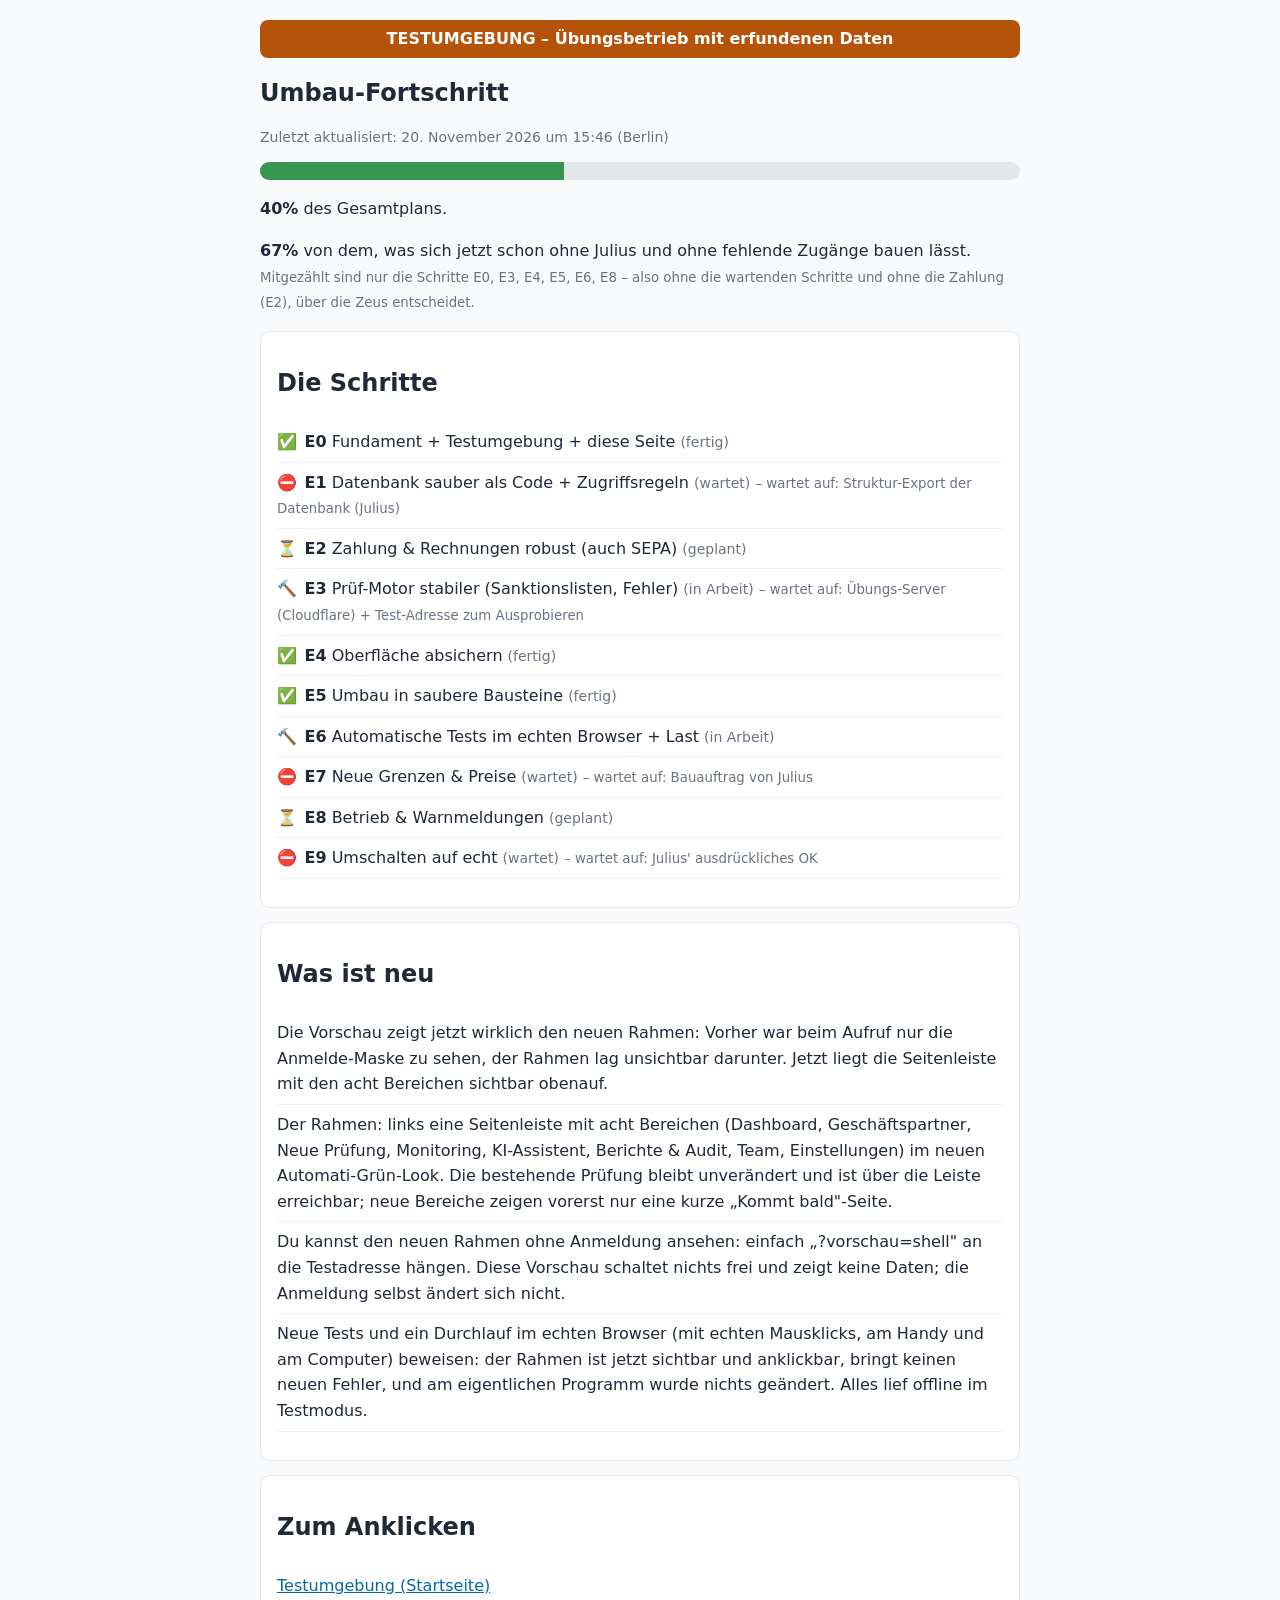
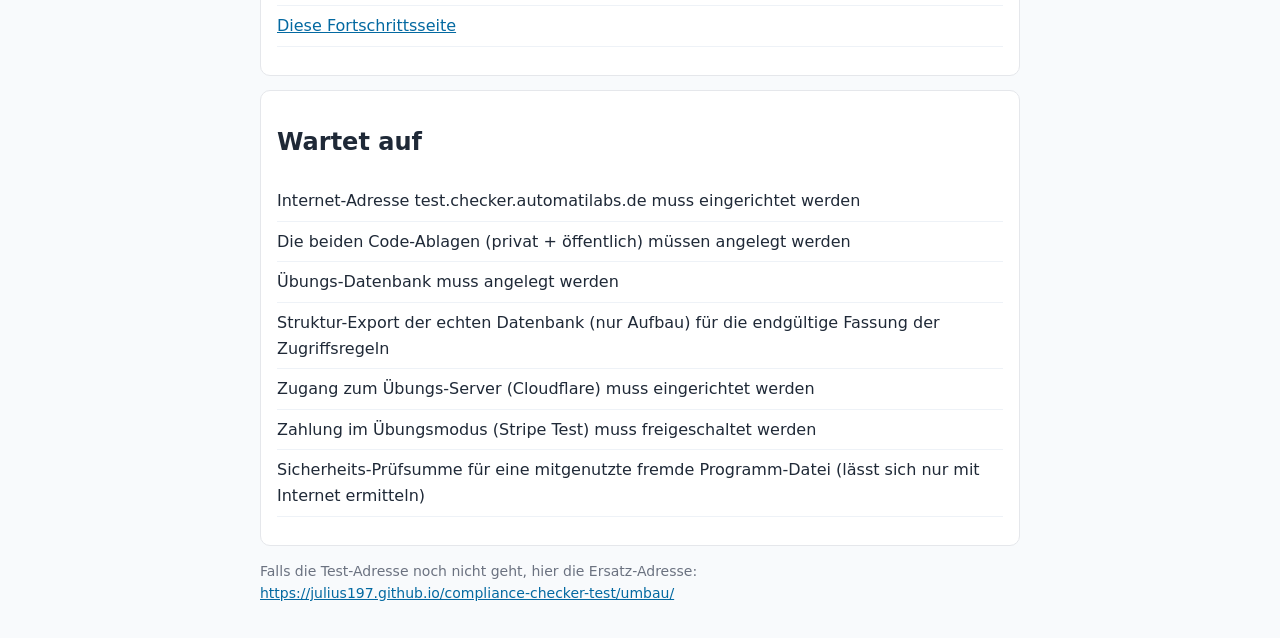
==== umbau/index.html @ 43e78197 "Kratos Upload: test.checker S1c umbau 331e65c" ====
<!DOCTYPE html>
<html lang="de">
<head>
<meta charset="UTF-8" />
<meta name="robots" content="noindex, nofollow" />
<meta name="viewport" content="width=device-width, initial-scale=1" />
<title>Umbau-Fortschritt · Compliance Checker</title>
<style>
  :root { --gruen:#389650; --dunkel:#1f2937; }
  body { font:16px/1.6 system-ui,-apple-system,sans-serif; color:var(--dunkel); max-width:760px;
         margin:0 auto; padding:20px; background:#f8fafc; }
  .banner { background:#b45309; color:#fff; text-align:center; padding:6px; border-radius:8px;
            font-weight:600; margin-bottom:16px; }
  h1 { font-size:24px; margin:.2em 0; }
  .bar { background:#e5e7eb; border-radius:999px; height:18px; overflow:hidden; margin:10px 0; }
  .bar > span { display:block; height:100%; background:var(--gruen); width:40%; }
  ul { list-style:none; padding:0; }
  li { padding:7px 0; border-bottom:1px solid #eef2f7; }
  .ic { display:inline-block; width:1.4em; }
  .st { color:#6b7280; font-size:14px; }
  small { color:#6b7280; }
  .stand { color:#6b7280; font-size:14px; }
  a { color:#0369a1; }
  .box { background:#fff; border:1px solid #e5e7eb; border-radius:10px; padding:12px 16px; margin:14px 0; }
</style>
</head>
<body>
  <div class="banner">TESTUMGEBUNG – Übungsbetrieb mit erfundenen Daten</div>
  <h1>Umbau-Fortschritt</h1>
  <p class="stand">Zuletzt aktualisiert: 20. November 2026 um 15:46 (Berlin)</p>
  <div class="bar"><span></span></div>
  <p><b>40%</b> des Gesamtplans.</p>
  <p><b>67%</b> von dem, was sich jetzt schon ohne Julius und ohne fehlende Zugänge bauen lässt.<br>
    <small>Mitgezählt sind nur die Schritte E0, E3, E4, E5, E6, E8 – also ohne die wartenden Schritte
    und ohne die Zahlung (E2), über die Zeus entscheidet.</small></p>

  <div class="box">
    <h2>Die Schritte</h2>
    <ul><li><span class="ic">✅</span> <b>E0</b> Fundament + Testumgebung + diese Seite <span class="st">(fertig)</span></li>
<li><span class="ic">⛔</span> <b>E1</b> Datenbank sauber als Code + Zugriffsregeln <span class="st">(wartet)</span> <small>– wartet auf: Struktur-Export der Datenbank (Julius)</small></li>
<li><span class="ic">⏳</span> <b>E2</b> Zahlung &amp; Rechnungen robust (auch SEPA) <span class="st">(geplant)</span></li>
<li><span class="ic">🔨</span> <b>E3</b> Prüf-Motor stabiler (Sanktionslisten, Fehler) <span class="st">(in Arbeit)</span> <small>– wartet auf: Übungs-Server (Cloudflare) + Test-Adresse zum Ausprobieren</small></li>
<li><span class="ic">✅</span> <b>E4</b> Oberfläche absichern <span class="st">(fertig)</span></li>
<li><span class="ic">✅</span> <b>E5</b> Umbau in saubere Bausteine <span class="st">(fertig)</span></li>
<li><span class="ic">🔨</span> <b>E6</b> Automatische Tests im echten Browser + Last <span class="st">(in Arbeit)</span></li>
<li><span class="ic">⛔</span> <b>E7</b> Neue Grenzen &amp; Preise <span class="st">(wartet)</span> <small>– wartet auf: Bauauftrag von Julius</small></li>
<li><span class="ic">⏳</span> <b>E8</b> Betrieb &amp; Warnmeldungen <span class="st">(geplant)</span></li>
<li><span class="ic">⛔</span> <b>E9</b> Umschalten auf echt <span class="st">(wartet)</span> <small>– wartet auf: Julius' ausdrückliches OK</small></li></ul>
  </div>

  <div class="box">
    <h2>Was ist neu</h2>
    <ul><li>Die Vorschau zeigt jetzt wirklich den neuen Rahmen: Vorher war beim Aufruf nur die Anmelde-Maske zu sehen, der Rahmen lag unsichtbar darunter. Jetzt liegt die Seitenleiste mit den acht Bereichen sichtbar obenauf.</li>
<li>Der Rahmen: links eine Seitenleiste mit acht Bereichen (Dashboard, Geschäftspartner, Neue Prüfung, Monitoring, KI-Assistent, Berichte &amp; Audit, Team, Einstellungen) im neuen Automati-Grün-Look. Die bestehende Prüfung bleibt unverändert und ist über die Leiste erreichbar; neue Bereiche zeigen vorerst nur eine kurze „Kommt bald&quot;-Seite.</li>
<li>Du kannst den neuen Rahmen ohne Anmeldung ansehen: einfach „?vorschau=shell&quot; an die Testadresse hängen. Diese Vorschau schaltet nichts frei und zeigt keine Daten; die Anmeldung selbst ändert sich nicht.</li>
<li>Neue Tests und ein Durchlauf im echten Browser (mit echten Mausklicks, am Handy und am Computer) beweisen: der Rahmen ist jetzt sichtbar und anklickbar, bringt keinen neuen Fehler, und am eigentlichen Programm wurde nichts geändert. Alles lief offline im Testmodus.</li></ul>
  </div>

  <div class="box">
    <h2>Zum Anklicken</h2>
    <ul><li><a href="https://test.checker.automatilabs.de/">Testumgebung (Startseite)</a></li>
<li><a href="https://test.checker.automatilabs.de/umbau/">Diese Fortschrittsseite</a></li></ul>
  </div>

  <div class="box">
    <h2>Wartet auf</h2>
    <ul><li>Internet-Adresse test.checker.automatilabs.de muss eingerichtet werden</li>
<li>Die beiden Code-Ablagen (privat + öffentlich) müssen angelegt werden</li>
<li>Übungs-Datenbank muss angelegt werden</li>
<li>Struktur-Export der echten Datenbank (nur Aufbau) für die endgültige Fassung der Zugriffsregeln</li>
<li>Zugang zum Übungs-Server (Cloudflare) muss eingerichtet werden</li>
<li>Zahlung im Übungsmodus (Stripe Test) muss freigeschaltet werden</li>
<li>Sicherheits-Prüfsumme für eine mitgenutzte fremde Programm-Datei (lässt sich nur mit Internet ermitteln)</li></ul>
  </div>

  <p class="stand">Falls die Test-Adresse noch nicht geht, hier die Ersatz-Adresse:<br>
    <a href="https://julius197.github.io/compliance-checker-test/umbau/">https://julius197.github.io/compliance-checker-test/umbau/</a></p>
</body>
</html>
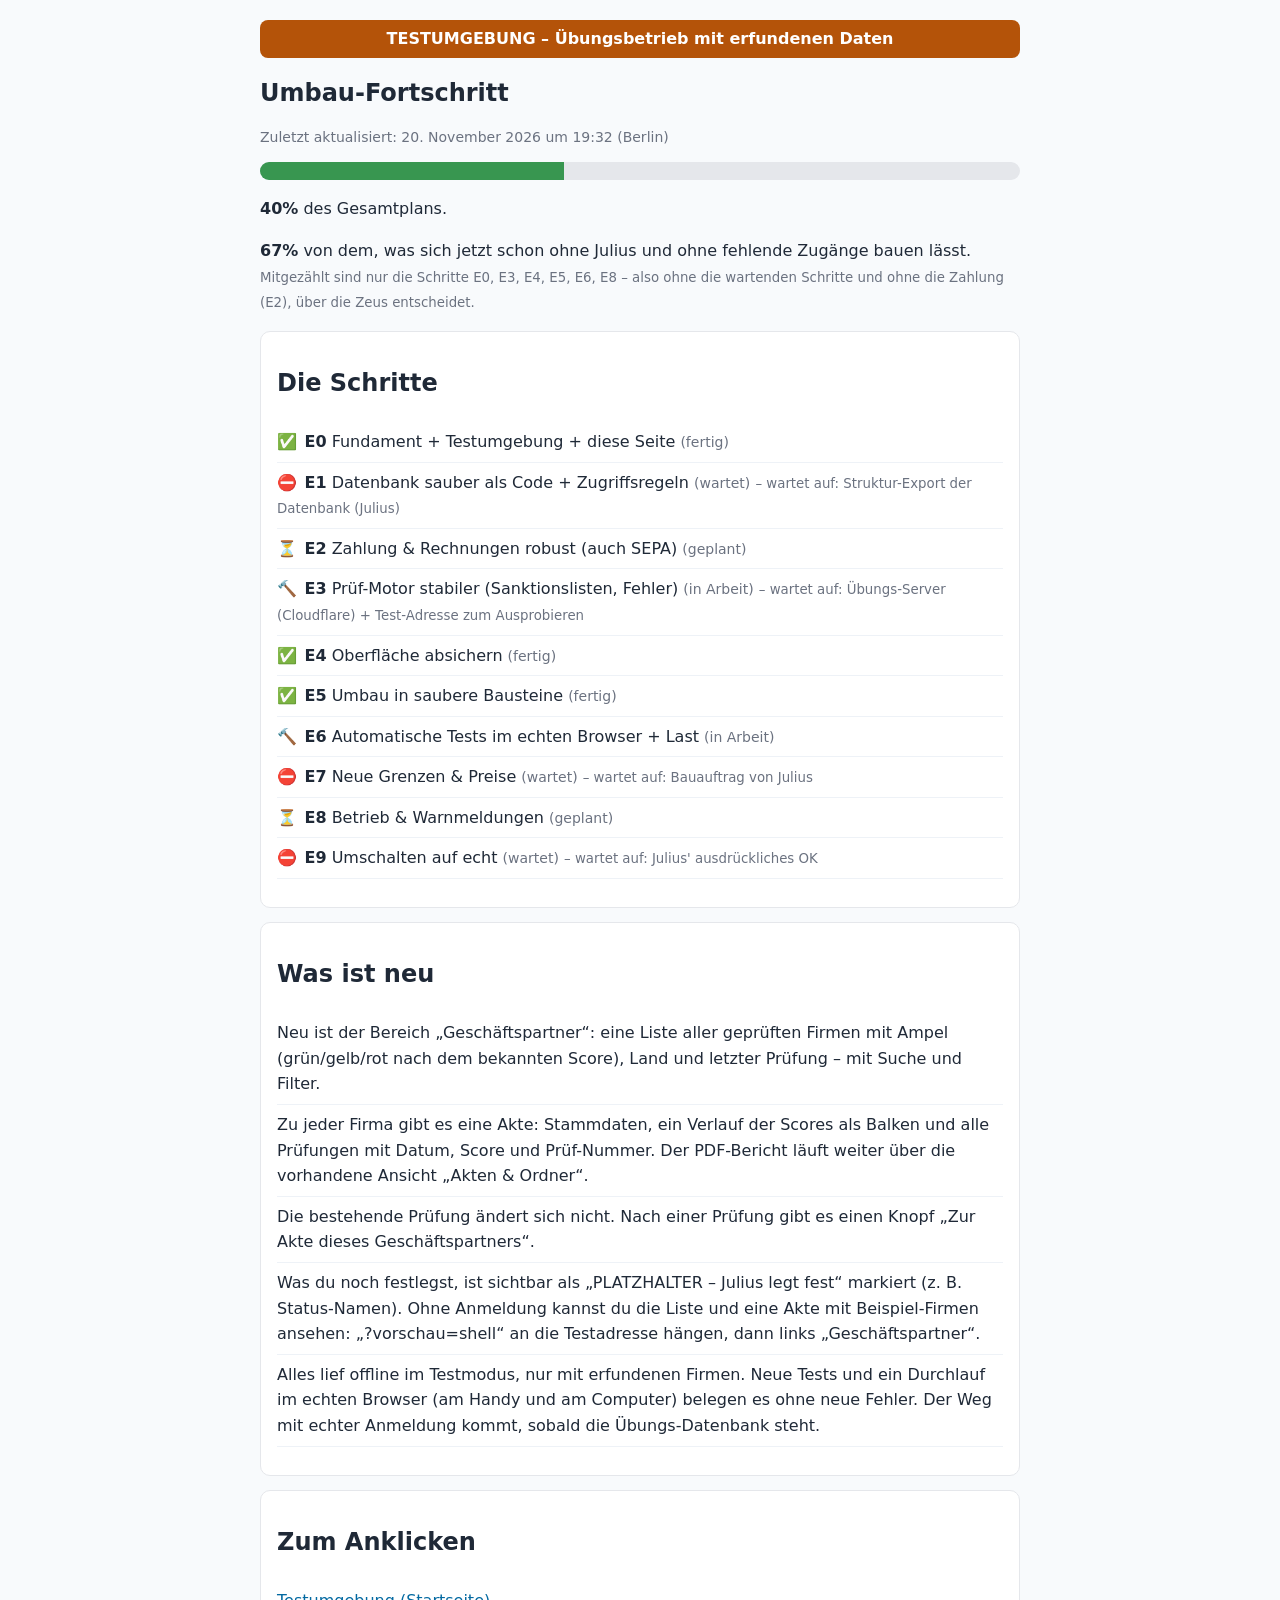
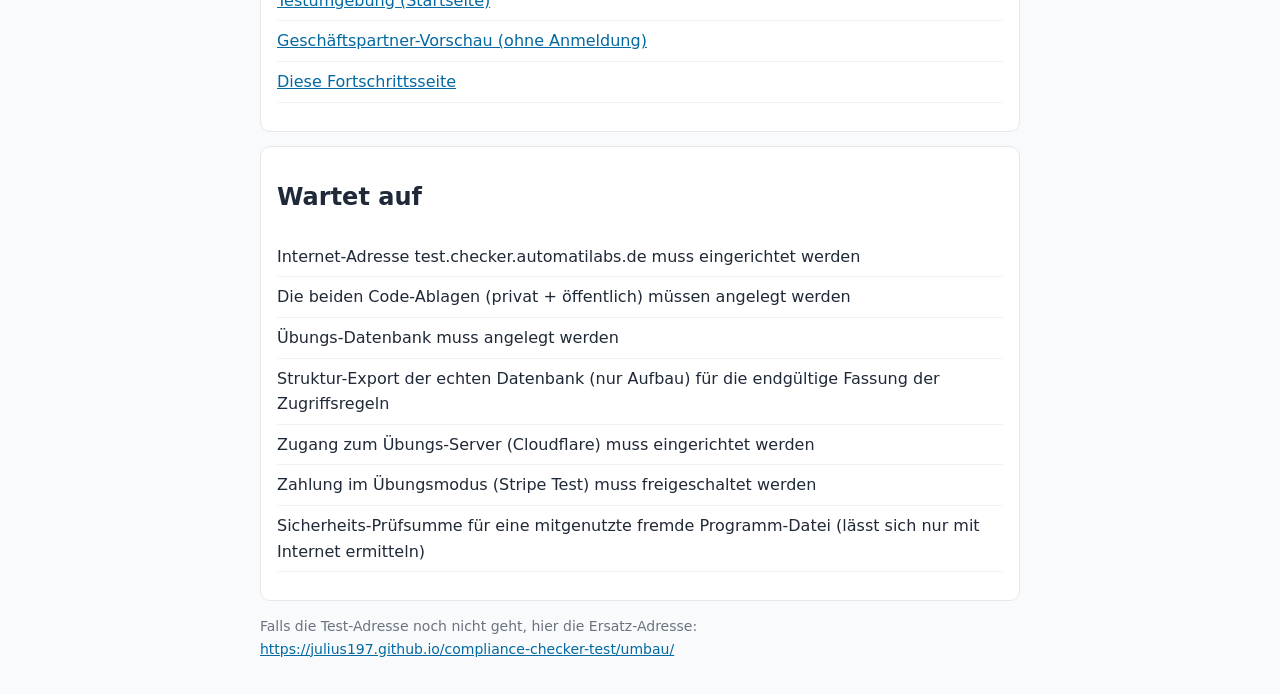
==== commit fa4349b8: "Kratos Upload: S2 umbau/index.html" ====
--- a/umbau/index.html
+++ b/umbau/index.html
@@ -27,7 +27,7 @@
 <body>
   <div class="banner">TESTUMGEBUNG – Übungsbetrieb mit erfundenen Daten</div>
   <h1>Umbau-Fortschritt</h1>
-  <p class="stand">Zuletzt aktualisiert: 20. November 2026 um 15:46 (Berlin)</p>
+  <p class="stand">Zuletzt aktualisiert: 20. November 2026 um 19:32 (Berlin)</p>
   <div class="bar"><span></span></div>
   <p><b>40%</b> des Gesamtplans.</p>
   <p><b>67%</b> von dem, was sich jetzt schon ohne Julius und ohne fehlende Zugänge bauen lässt.<br>
@@ -50,15 +50,17 @@
 
   <div class="box">
     <h2>Was ist neu</h2>
-    <ul><li>Die Vorschau zeigt jetzt wirklich den neuen Rahmen: Vorher war beim Aufruf nur die Anmelde-Maske zu sehen, der Rahmen lag unsichtbar darunter. Jetzt liegt die Seitenleiste mit den acht Bereichen sichtbar obenauf.</li>
-<li>Der Rahmen: links eine Seitenleiste mit acht Bereichen (Dashboard, Geschäftspartner, Neue Prüfung, Monitoring, KI-Assistent, Berichte &amp; Audit, Team, Einstellungen) im neuen Automati-Grün-Look. Die bestehende Prüfung bleibt unverändert und ist über die Leiste erreichbar; neue Bereiche zeigen vorerst nur eine kurze „Kommt bald&quot;-Seite.</li>
-<li>Du kannst den neuen Rahmen ohne Anmeldung ansehen: einfach „?vorschau=shell&quot; an die Testadresse hängen. Diese Vorschau schaltet nichts frei und zeigt keine Daten; die Anmeldung selbst ändert sich nicht.</li>
-<li>Neue Tests und ein Durchlauf im echten Browser (mit echten Mausklicks, am Handy und am Computer) beweisen: der Rahmen ist jetzt sichtbar und anklickbar, bringt keinen neuen Fehler, und am eigentlichen Programm wurde nichts geändert. Alles lief offline im Testmodus.</li></ul>
+    <ul><li>Neu ist der Bereich „Geschäftspartner“: eine Liste aller geprüften Firmen mit Ampel (grün/gelb/rot nach dem bekannten Score), Land und letzter Prüfung – mit Suche und Filter.</li>
+<li>Zu jeder Firma gibt es eine Akte: Stammdaten, ein Verlauf der Scores als Balken und alle Prüfungen mit Datum, Score und Prüf-Nummer. Der PDF-Bericht läuft weiter über die vorhandene Ansicht „Akten &amp; Ordner“.</li>
+<li>Die bestehende Prüfung ändert sich nicht. Nach einer Prüfung gibt es einen Knopf „Zur Akte dieses Geschäftspartners“.</li>
+<li>Was du noch festlegst, ist sichtbar als „PLATZHALTER – Julius legt fest“ markiert (z. B. Status-Namen). Ohne Anmeldung kannst du die Liste und eine Akte mit Beispiel-Firmen ansehen: „?vorschau=shell“ an die Testadresse hängen, dann links „Geschäftspartner“.</li>
+<li>Alles lief offline im Testmodus, nur mit erfundenen Firmen. Neue Tests und ein Durchlauf im echten Browser (am Handy und am Computer) belegen es ohne neue Fehler. Der Weg mit echter Anmeldung kommt, sobald die Übungs-Datenbank steht.</li></ul>
   </div>
 
   <div class="box">
     <h2>Zum Anklicken</h2>
     <ul><li><a href="https://test.checker.automatilabs.de/">Testumgebung (Startseite)</a></li>
+<li><a href="https://test.checker.automatilabs.de/?vorschau=shell">Geschäftspartner-Vorschau (ohne Anmeldung)</a></li>
 <li><a href="https://test.checker.automatilabs.de/umbau/">Diese Fortschrittsseite</a></li></ul>
   </div>
 
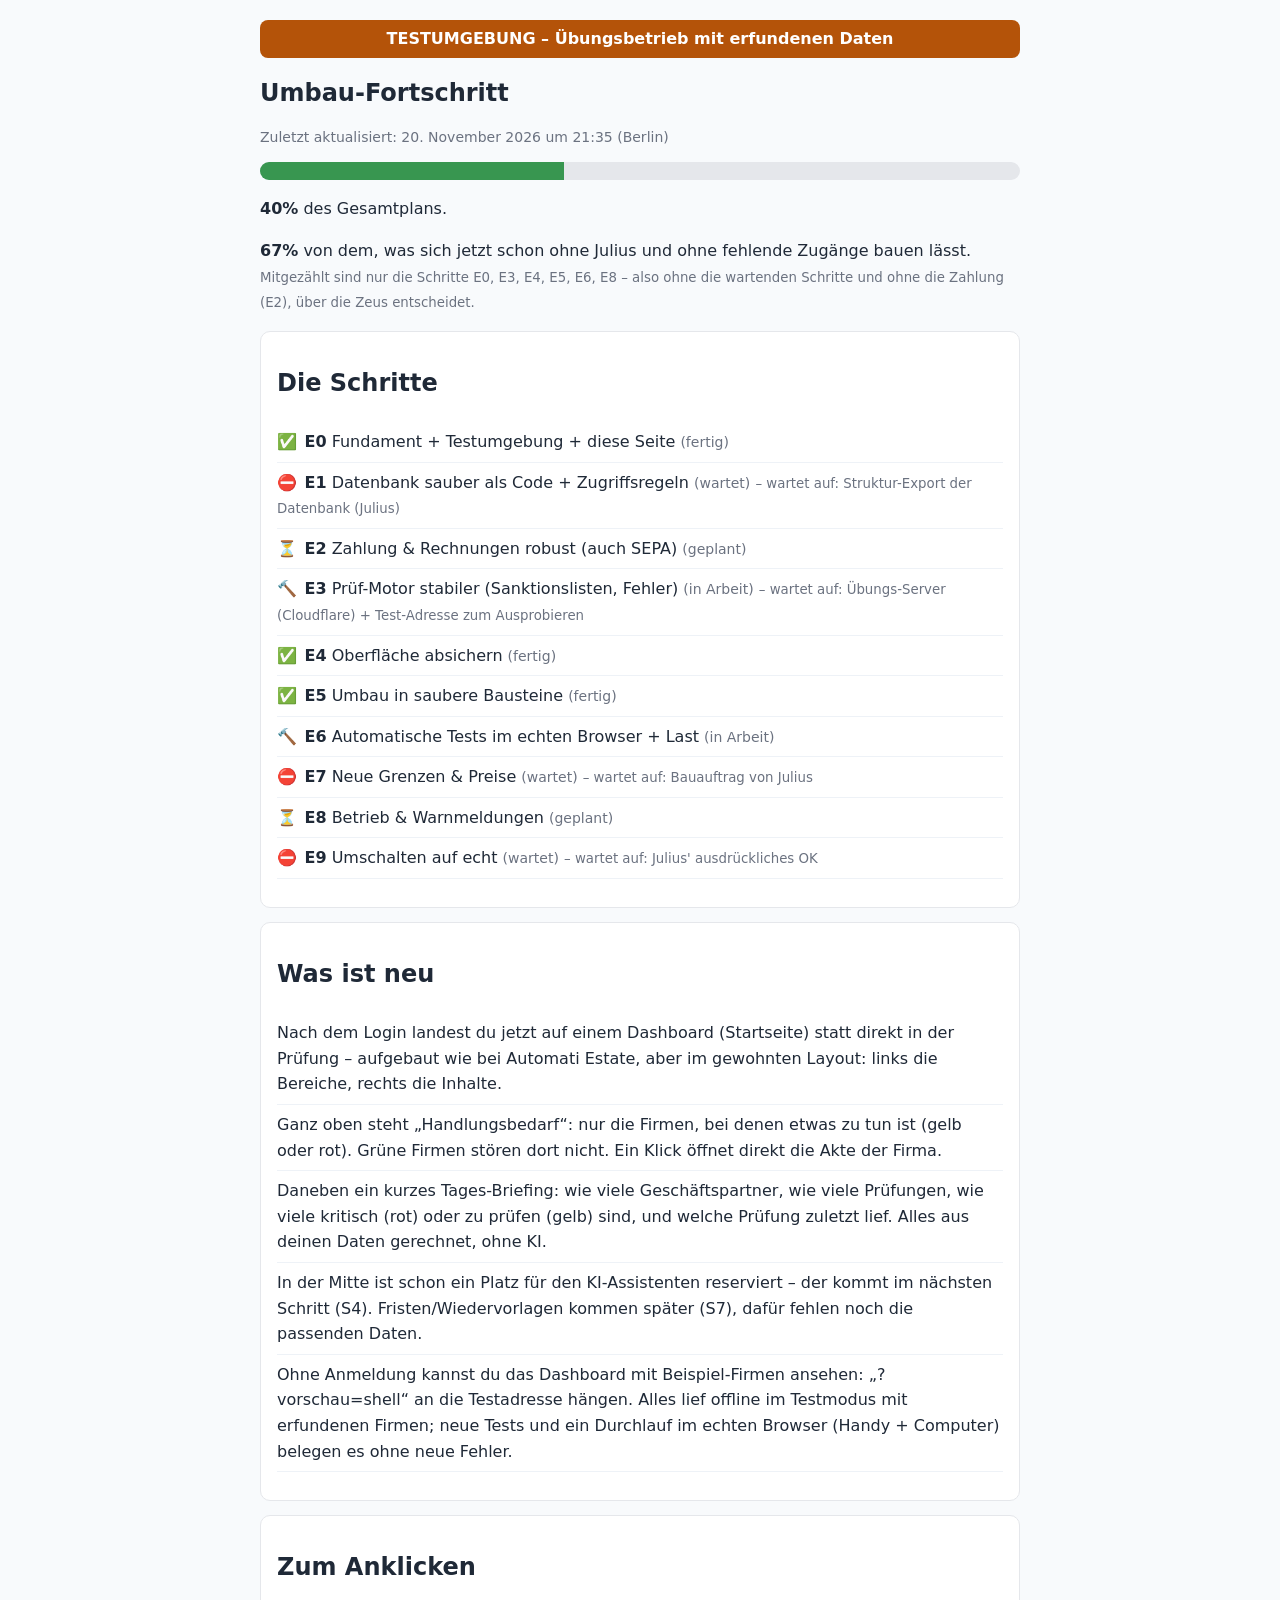
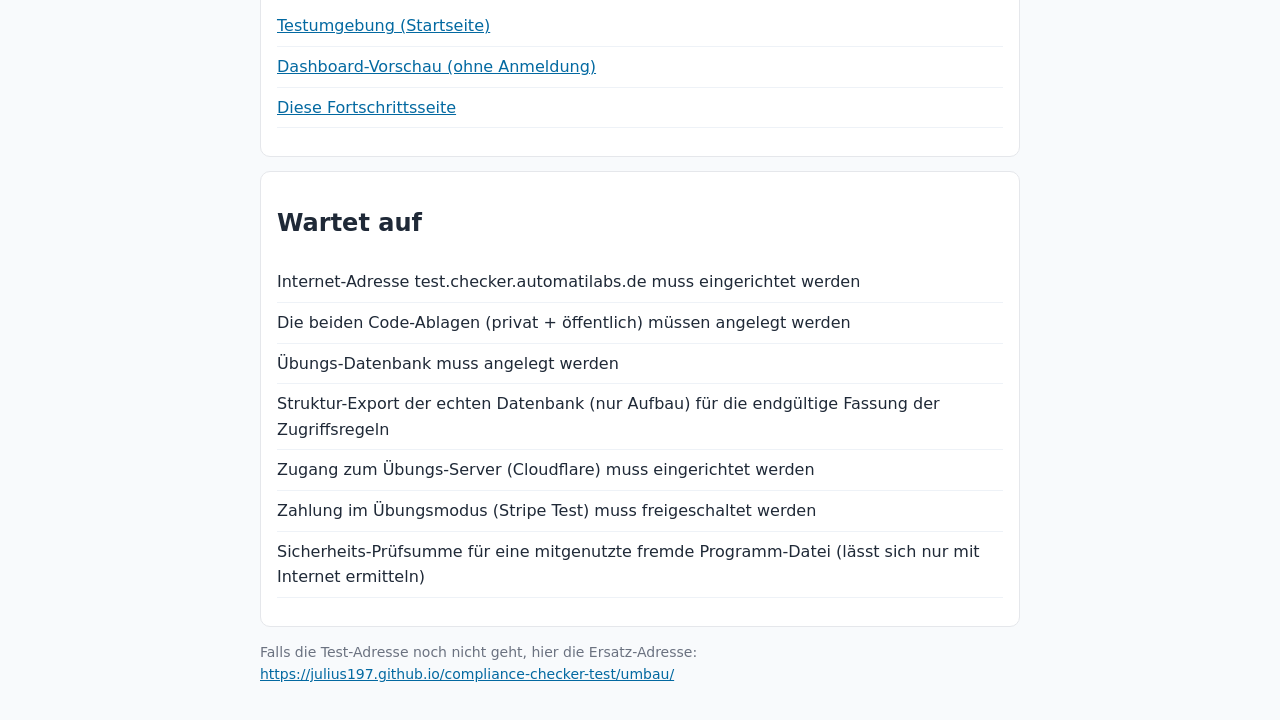
==== commit 8e99f098: "Kratos Upload: S3 Dashboard" ====
--- a/umbau/index.html
+++ b/umbau/index.html
@@ -27,7 +27,7 @@
 <body>
   <div class="banner">TESTUMGEBUNG – Übungsbetrieb mit erfundenen Daten</div>
   <h1>Umbau-Fortschritt</h1>
-  <p class="stand">Zuletzt aktualisiert: 20. November 2026 um 19:32 (Berlin)</p>
+  <p class="stand">Zuletzt aktualisiert: 20. November 2026 um 21:35 (Berlin)</p>
   <div class="bar"><span></span></div>
   <p><b>40%</b> des Gesamtplans.</p>
   <p><b>67%</b> von dem, was sich jetzt schon ohne Julius und ohne fehlende Zugänge bauen lässt.<br>
@@ -50,17 +50,17 @@
 
   <div class="box">
     <h2>Was ist neu</h2>
-    <ul><li>Neu ist der Bereich „Geschäftspartner“: eine Liste aller geprüften Firmen mit Ampel (grün/gelb/rot nach dem bekannten Score), Land und letzter Prüfung – mit Suche und Filter.</li>
-<li>Zu jeder Firma gibt es eine Akte: Stammdaten, ein Verlauf der Scores als Balken und alle Prüfungen mit Datum, Score und Prüf-Nummer. Der PDF-Bericht läuft weiter über die vorhandene Ansicht „Akten &amp; Ordner“.</li>
-<li>Die bestehende Prüfung ändert sich nicht. Nach einer Prüfung gibt es einen Knopf „Zur Akte dieses Geschäftspartners“.</li>
-<li>Was du noch festlegst, ist sichtbar als „PLATZHALTER – Julius legt fest“ markiert (z. B. Status-Namen). Ohne Anmeldung kannst du die Liste und eine Akte mit Beispiel-Firmen ansehen: „?vorschau=shell“ an die Testadresse hängen, dann links „Geschäftspartner“.</li>
-<li>Alles lief offline im Testmodus, nur mit erfundenen Firmen. Neue Tests und ein Durchlauf im echten Browser (am Handy und am Computer) belegen es ohne neue Fehler. Der Weg mit echter Anmeldung kommt, sobald die Übungs-Datenbank steht.</li></ul>
+    <ul><li>Nach dem Login landest du jetzt auf einem Dashboard (Startseite) statt direkt in der Prüfung – aufgebaut wie bei Automati Estate, aber im gewohnten Layout: links die Bereiche, rechts die Inhalte.</li>
+<li>Ganz oben steht „Handlungsbedarf“: nur die Firmen, bei denen etwas zu tun ist (gelb oder rot). Grüne Firmen stören dort nicht. Ein Klick öffnet direkt die Akte der Firma.</li>
+<li>Daneben ein kurzes Tages-Briefing: wie viele Geschäftspartner, wie viele Prüfungen, wie viele kritisch (rot) oder zu prüfen (gelb) sind, und welche Prüfung zuletzt lief. Alles aus deinen Daten gerechnet, ohne KI.</li>
+<li>In der Mitte ist schon ein Platz für den KI-Assistenten reserviert – der kommt im nächsten Schritt (S4). Fristen/Wiedervorlagen kommen später (S7), dafür fehlen noch die passenden Daten.</li>
+<li>Ohne Anmeldung kannst du das Dashboard mit Beispiel-Firmen ansehen: „?vorschau=shell“ an die Testadresse hängen. Alles lief offline im Testmodus mit erfundenen Firmen; neue Tests und ein Durchlauf im echten Browser (Handy + Computer) belegen es ohne neue Fehler.</li></ul>
   </div>
 
   <div class="box">
     <h2>Zum Anklicken</h2>
     <ul><li><a href="https://test.checker.automatilabs.de/">Testumgebung (Startseite)</a></li>
-<li><a href="https://test.checker.automatilabs.de/?vorschau=shell">Geschäftspartner-Vorschau (ohne Anmeldung)</a></li>
+<li><a href="https://test.checker.automatilabs.de/?vorschau=shell">Dashboard-Vorschau (ohne Anmeldung)</a></li>
 <li><a href="https://test.checker.automatilabs.de/umbau/">Diese Fortschrittsseite</a></li></ul>
   </div>
 
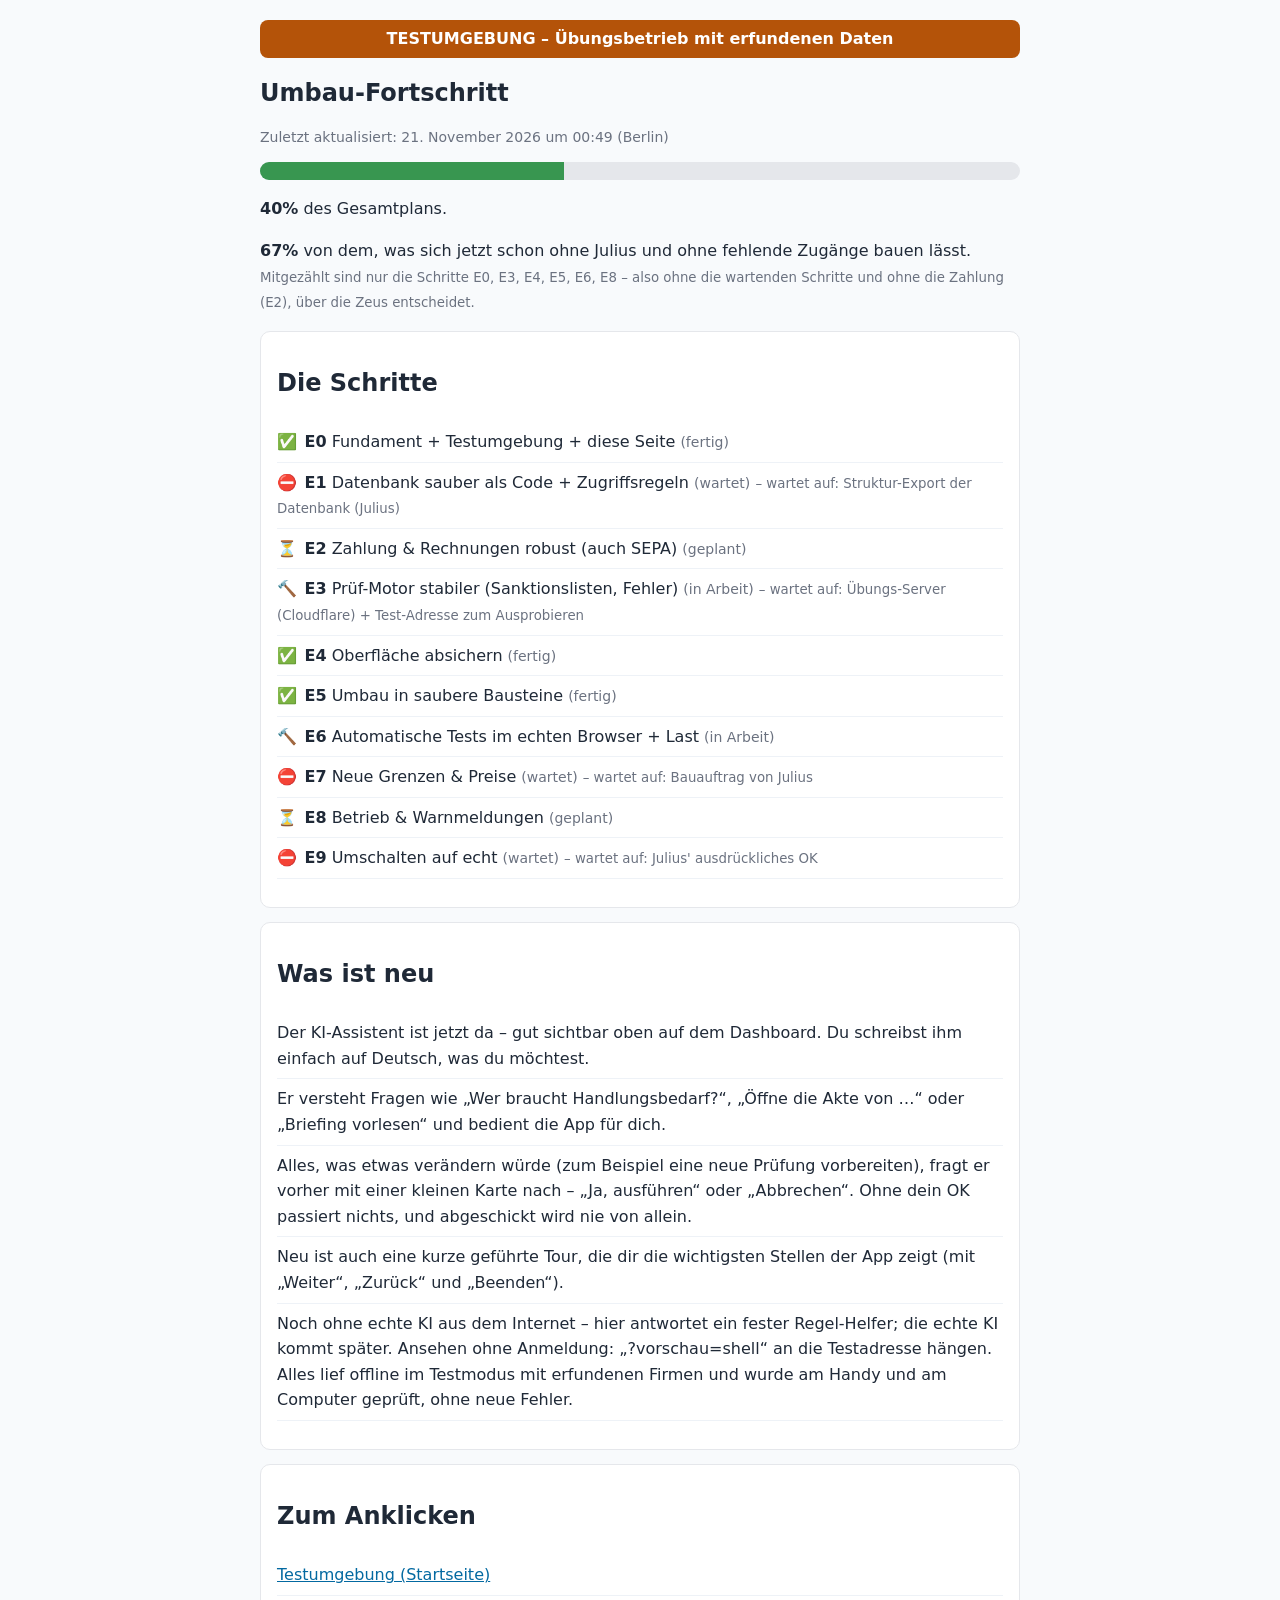
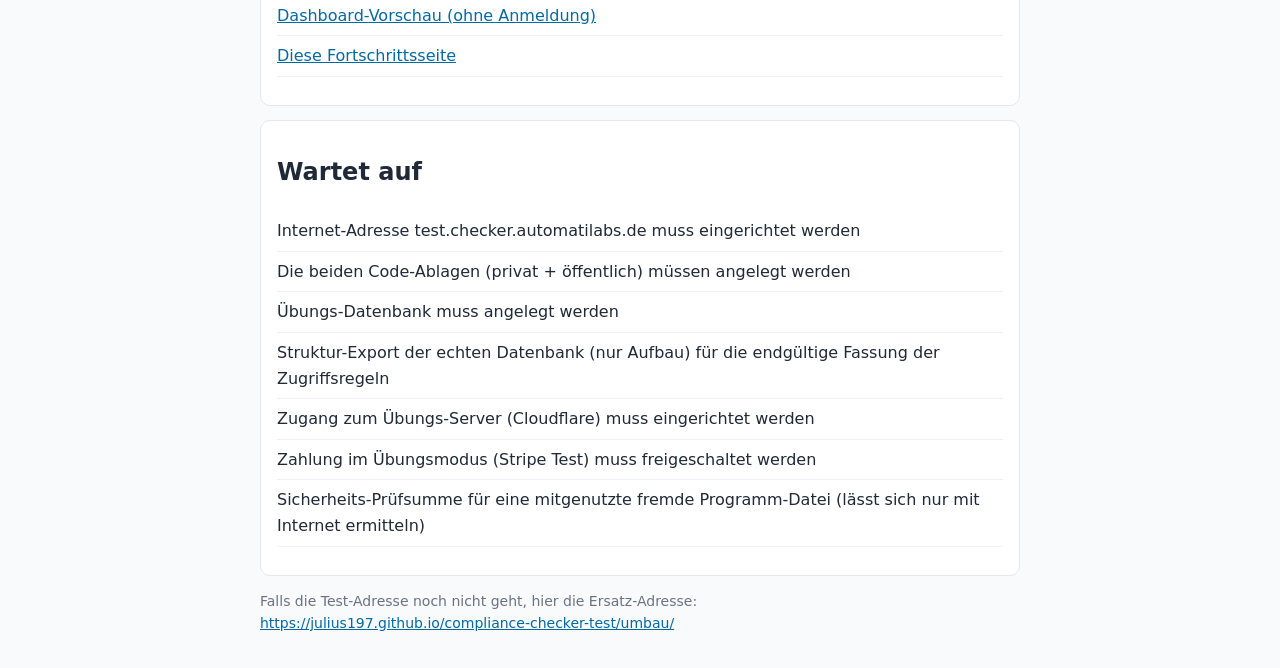
==== commit da8bfa2f: "Kratos Upload: S4a KI-Assistent (umbau/index.html)" ====
--- a/umbau/index.html
+++ b/umbau/index.html
@@ -27,7 +27,7 @@
 <body>
   <div class="banner">TESTUMGEBUNG – Übungsbetrieb mit erfundenen Daten</div>
   <h1>Umbau-Fortschritt</h1>
-  <p class="stand">Zuletzt aktualisiert: 20. November 2026 um 21:35 (Berlin)</p>
+  <p class="stand">Zuletzt aktualisiert: 21. November 2026 um 00:49 (Berlin)</p>
   <div class="bar"><span></span></div>
   <p><b>40%</b> des Gesamtplans.</p>
   <p><b>67%</b> von dem, was sich jetzt schon ohne Julius und ohne fehlende Zugänge bauen lässt.<br>
@@ -50,11 +50,11 @@
 
   <div class="box">
     <h2>Was ist neu</h2>
-    <ul><li>Nach dem Login landest du jetzt auf einem Dashboard (Startseite) statt direkt in der Prüfung – aufgebaut wie bei Automati Estate, aber im gewohnten Layout: links die Bereiche, rechts die Inhalte.</li>
-<li>Ganz oben steht „Handlungsbedarf“: nur die Firmen, bei denen etwas zu tun ist (gelb oder rot). Grüne Firmen stören dort nicht. Ein Klick öffnet direkt die Akte der Firma.</li>
-<li>Daneben ein kurzes Tages-Briefing: wie viele Geschäftspartner, wie viele Prüfungen, wie viele kritisch (rot) oder zu prüfen (gelb) sind, und welche Prüfung zuletzt lief. Alles aus deinen Daten gerechnet, ohne KI.</li>
-<li>In der Mitte ist schon ein Platz für den KI-Assistenten reserviert – der kommt im nächsten Schritt (S4). Fristen/Wiedervorlagen kommen später (S7), dafür fehlen noch die passenden Daten.</li>
-<li>Ohne Anmeldung kannst du das Dashboard mit Beispiel-Firmen ansehen: „?vorschau=shell“ an die Testadresse hängen. Alles lief offline im Testmodus mit erfundenen Firmen; neue Tests und ein Durchlauf im echten Browser (Handy + Computer) belegen es ohne neue Fehler.</li></ul>
+    <ul><li>Der KI-Assistent ist jetzt da – gut sichtbar oben auf dem Dashboard. Du schreibst ihm einfach auf Deutsch, was du möchtest.</li>
+<li>Er versteht Fragen wie „Wer braucht Handlungsbedarf?“, „Öffne die Akte von …“ oder „Briefing vorlesen“ und bedient die App für dich.</li>
+<li>Alles, was etwas verändern würde (zum Beispiel eine neue Prüfung vorbereiten), fragt er vorher mit einer kleinen Karte nach – „Ja, ausführen“ oder „Abbrechen“. Ohne dein OK passiert nichts, und abgeschickt wird nie von allein.</li>
+<li>Neu ist auch eine kurze geführte Tour, die dir die wichtigsten Stellen der App zeigt (mit „Weiter“, „Zurück“ und „Beenden“).</li>
+<li>Noch ohne echte KI aus dem Internet – hier antwortet ein fester Regel-Helfer; die echte KI kommt später. Ansehen ohne Anmeldung: „?vorschau=shell“ an die Testadresse hängen. Alles lief offline im Testmodus mit erfundenen Firmen und wurde am Handy und am Computer geprüft, ohne neue Fehler.</li></ul>
   </div>
 
   <div class="box">
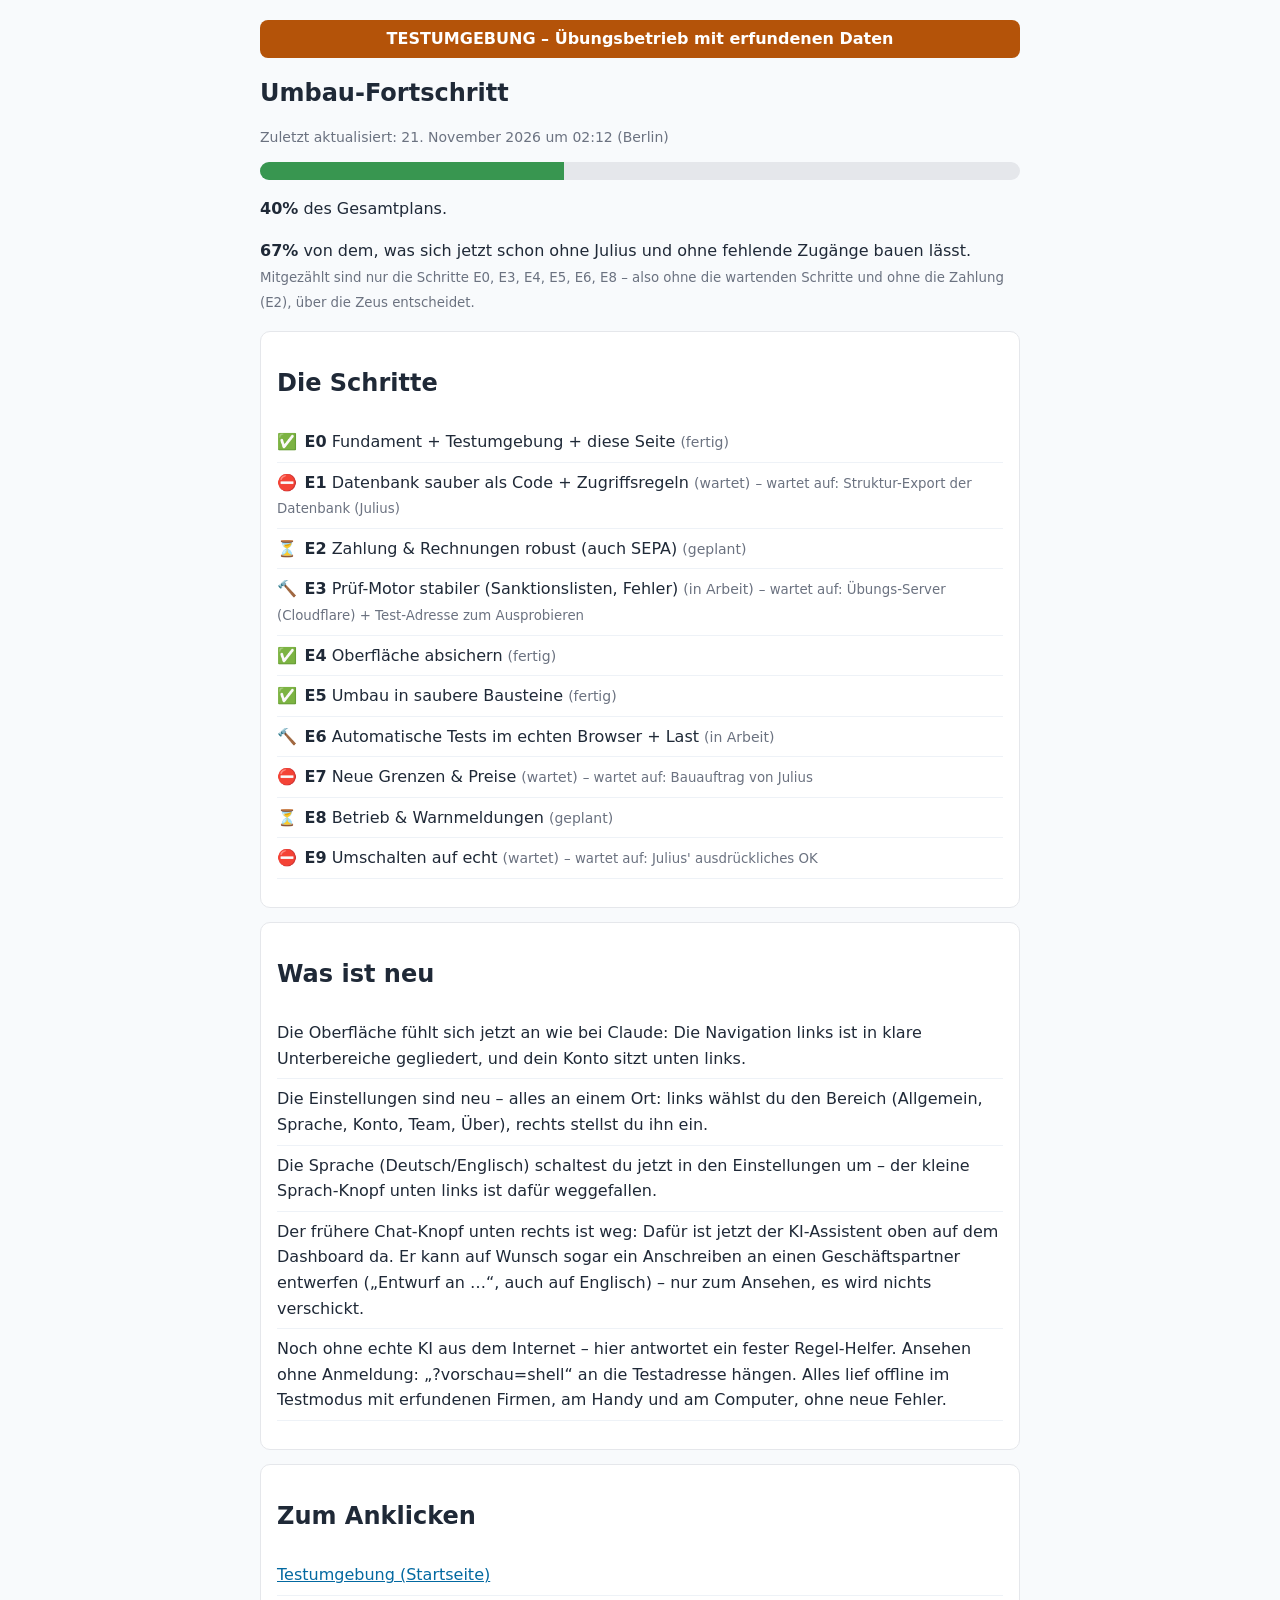
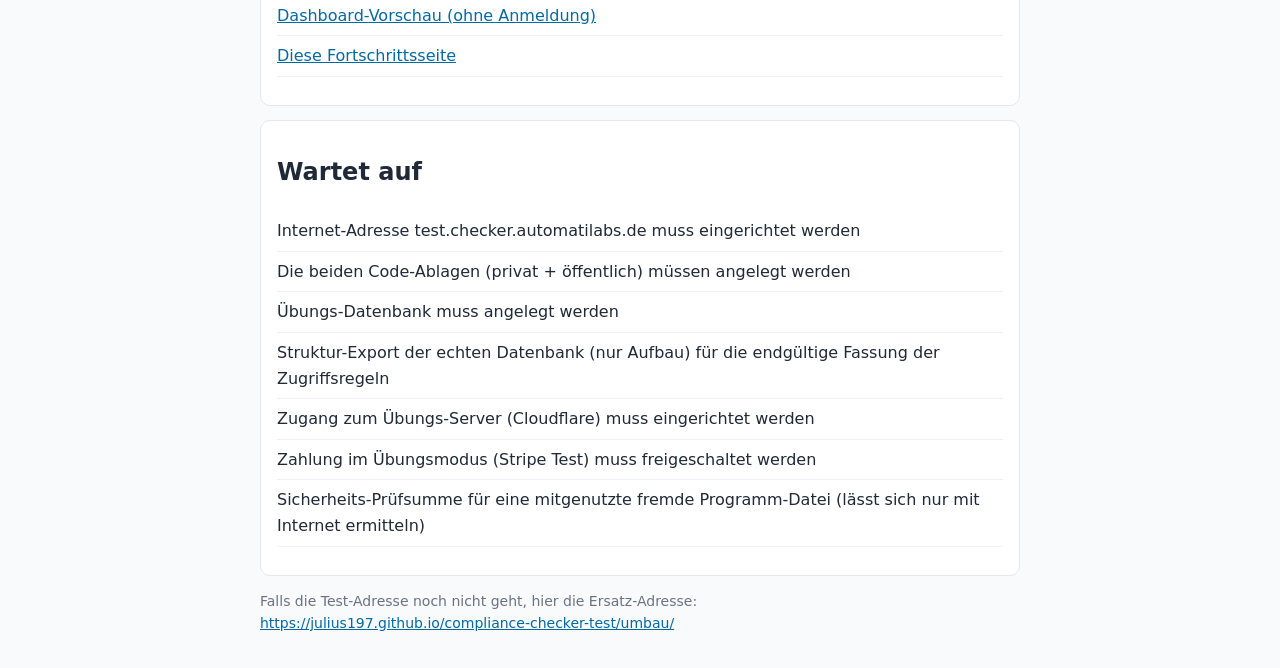
==== commit 83b50aa1: "Kratos Upload: S5 Berichte & Audit (umbau/index.html)" ====
--- a/umbau/index.html
+++ b/umbau/index.html
@@ -27,7 +27,7 @@
 <body>
   <div class="banner">TESTUMGEBUNG – Übungsbetrieb mit erfundenen Daten</div>
   <h1>Umbau-Fortschritt</h1>
-  <p class="stand">Zuletzt aktualisiert: 21. November 2026 um 00:49 (Berlin)</p>
+  <p class="stand">Zuletzt aktualisiert: 21. November 2026 um 02:12 (Berlin)</p>
   <div class="bar"><span></span></div>
   <p><b>40%</b> des Gesamtplans.</p>
   <p><b>67%</b> von dem, was sich jetzt schon ohne Julius und ohne fehlende Zugänge bauen lässt.<br>
@@ -50,11 +50,11 @@
 
   <div class="box">
     <h2>Was ist neu</h2>
-    <ul><li>Der KI-Assistent ist jetzt da – gut sichtbar oben auf dem Dashboard. Du schreibst ihm einfach auf Deutsch, was du möchtest.</li>
-<li>Er versteht Fragen wie „Wer braucht Handlungsbedarf?“, „Öffne die Akte von …“ oder „Briefing vorlesen“ und bedient die App für dich.</li>
-<li>Alles, was etwas verändern würde (zum Beispiel eine neue Prüfung vorbereiten), fragt er vorher mit einer kleinen Karte nach – „Ja, ausführen“ oder „Abbrechen“. Ohne dein OK passiert nichts, und abgeschickt wird nie von allein.</li>
-<li>Neu ist auch eine kurze geführte Tour, die dir die wichtigsten Stellen der App zeigt (mit „Weiter“, „Zurück“ und „Beenden“).</li>
-<li>Noch ohne echte KI aus dem Internet – hier antwortet ein fester Regel-Helfer; die echte KI kommt später. Ansehen ohne Anmeldung: „?vorschau=shell“ an die Testadresse hängen. Alles lief offline im Testmodus mit erfundenen Firmen und wurde am Handy und am Computer geprüft, ohne neue Fehler.</li></ul>
+    <ul><li>Die Oberfläche fühlt sich jetzt an wie bei Claude: Die Navigation links ist in klare Unterbereiche gegliedert, und dein Konto sitzt unten links.</li>
+<li>Die Einstellungen sind neu – alles an einem Ort: links wählst du den Bereich (Allgemein, Sprache, Konto, Team, Über), rechts stellst du ihn ein.</li>
+<li>Die Sprache (Deutsch/Englisch) schaltest du jetzt in den Einstellungen um – der kleine Sprach-Knopf unten links ist dafür weggefallen.</li>
+<li>Der frühere Chat-Knopf unten rechts ist weg: Dafür ist jetzt der KI-Assistent oben auf dem Dashboard da. Er kann auf Wunsch sogar ein Anschreiben an einen Geschäftspartner entwerfen („Entwurf an …“, auch auf Englisch) – nur zum Ansehen, es wird nichts verschickt.</li>
+<li>Noch ohne echte KI aus dem Internet – hier antwortet ein fester Regel-Helfer. Ansehen ohne Anmeldung: „?vorschau=shell“ an die Testadresse hängen. Alles lief offline im Testmodus mit erfundenen Firmen, am Handy und am Computer, ohne neue Fehler.</li></ul>
   </div>
 
   <div class="box">
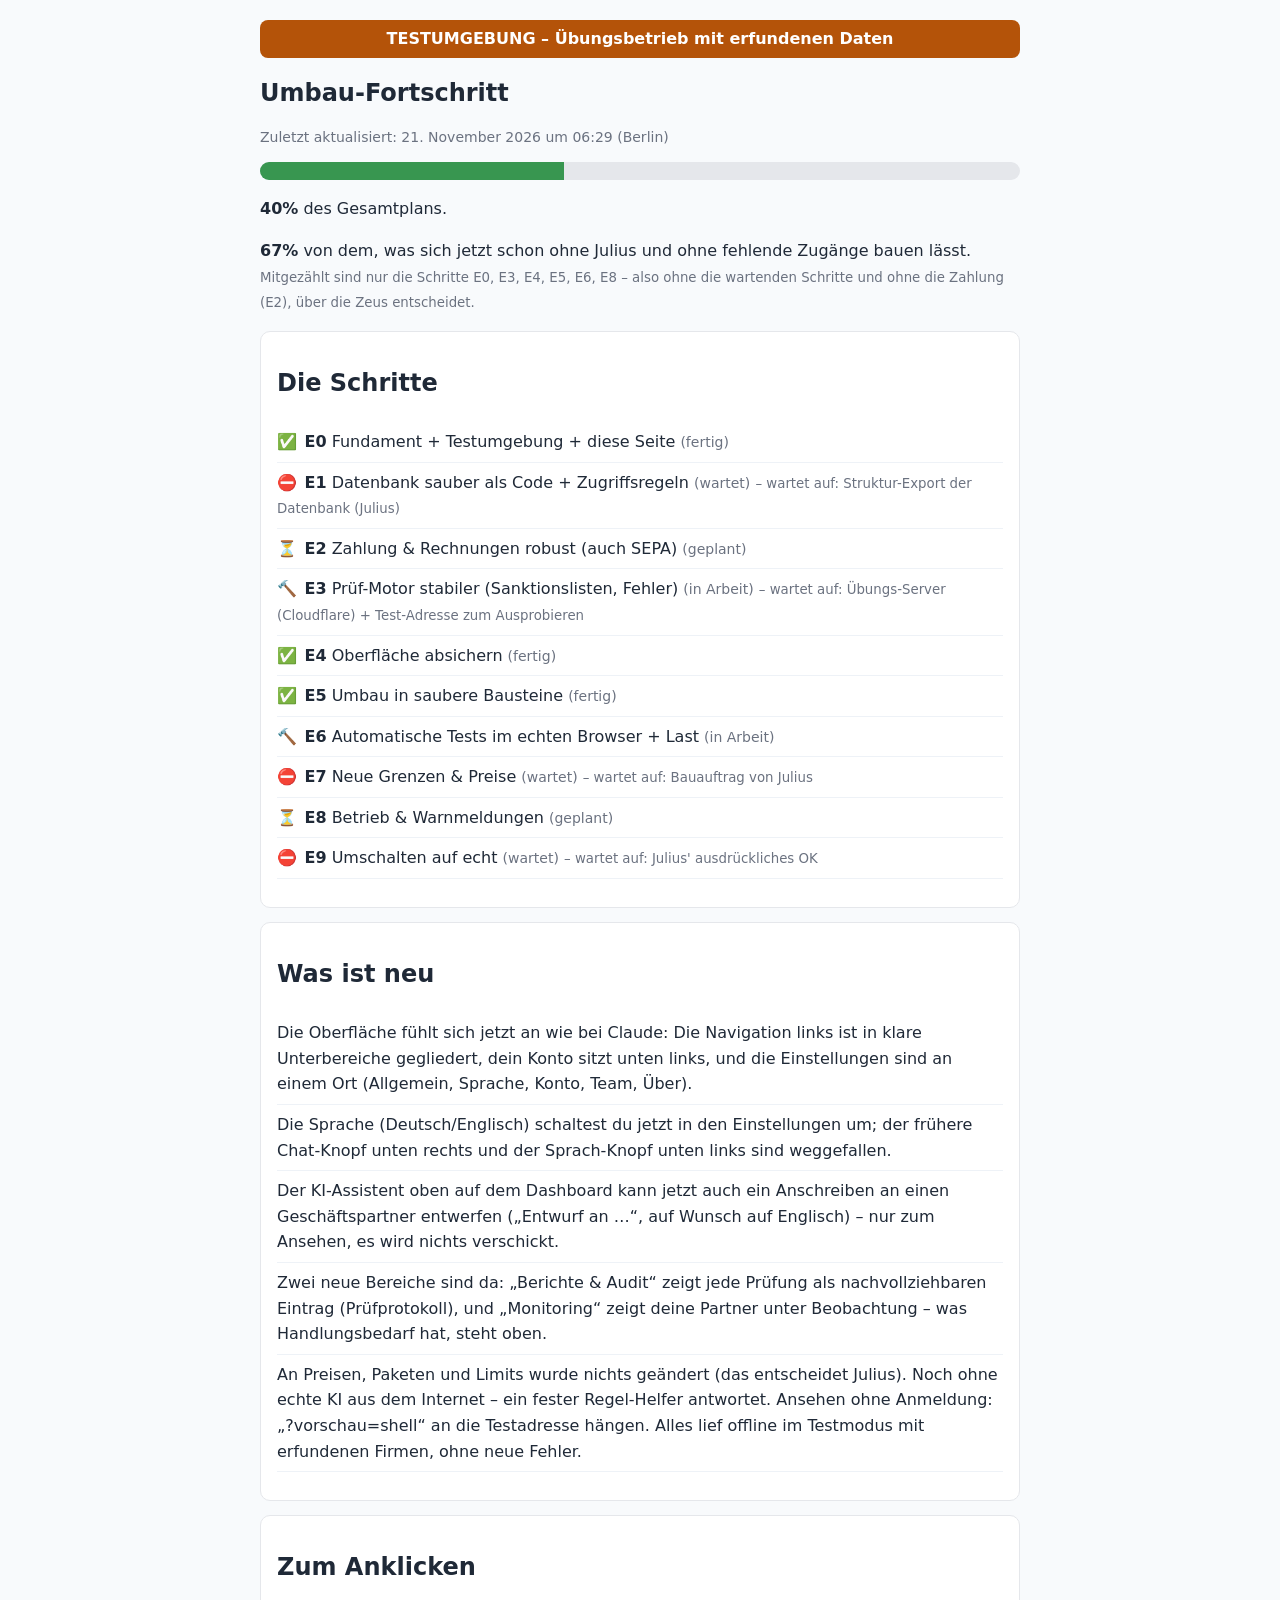
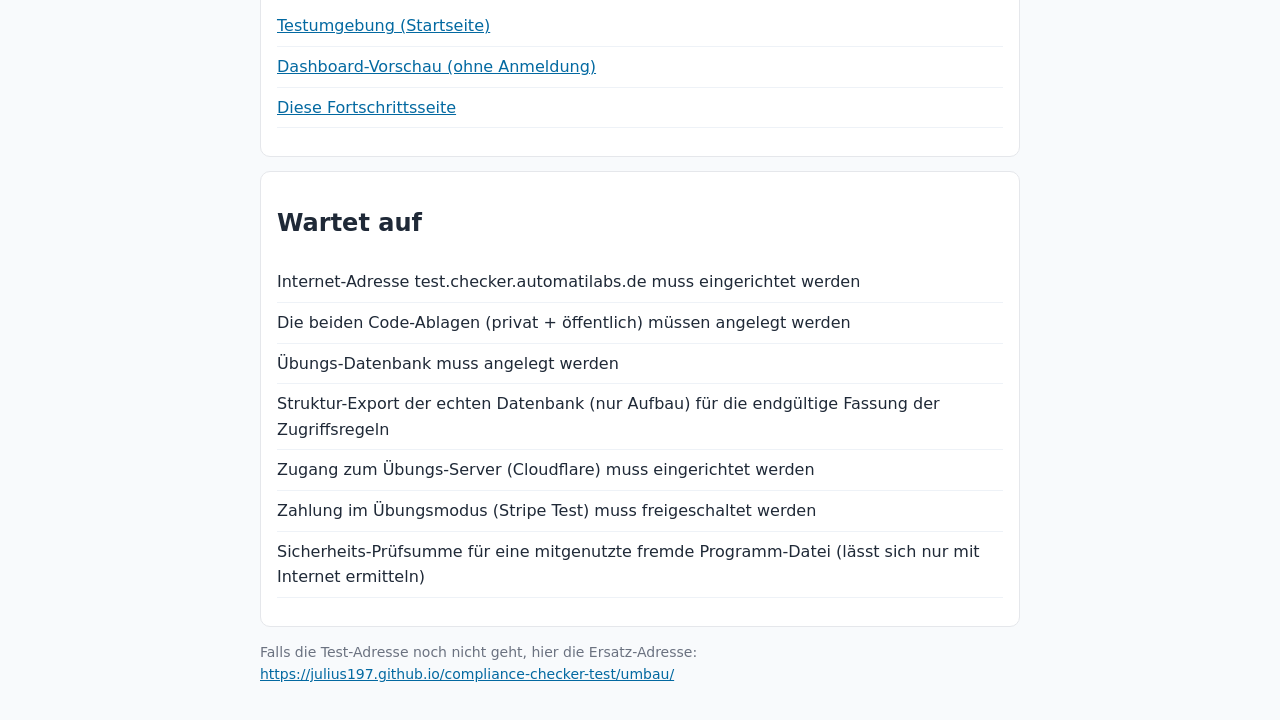
==== commit 4c49827b: "Kratos Upload: S7 Monitoring (umbau/index.html)" ====
--- a/umbau/index.html
+++ b/umbau/index.html
@@ -27,7 +27,7 @@
 <body>
   <div class="banner">TESTUMGEBUNG – Übungsbetrieb mit erfundenen Daten</div>
   <h1>Umbau-Fortschritt</h1>
-  <p class="stand">Zuletzt aktualisiert: 21. November 2026 um 02:12 (Berlin)</p>
+  <p class="stand">Zuletzt aktualisiert: 21. November 2026 um 06:29 (Berlin)</p>
   <div class="bar"><span></span></div>
   <p><b>40%</b> des Gesamtplans.</p>
   <p><b>67%</b> von dem, was sich jetzt schon ohne Julius und ohne fehlende Zugänge bauen lässt.<br>
@@ -50,11 +50,11 @@
 
   <div class="box">
     <h2>Was ist neu</h2>
-    <ul><li>Die Oberfläche fühlt sich jetzt an wie bei Claude: Die Navigation links ist in klare Unterbereiche gegliedert, und dein Konto sitzt unten links.</li>
-<li>Die Einstellungen sind neu – alles an einem Ort: links wählst du den Bereich (Allgemein, Sprache, Konto, Team, Über), rechts stellst du ihn ein.</li>
-<li>Die Sprache (Deutsch/Englisch) schaltest du jetzt in den Einstellungen um – der kleine Sprach-Knopf unten links ist dafür weggefallen.</li>
-<li>Der frühere Chat-Knopf unten rechts ist weg: Dafür ist jetzt der KI-Assistent oben auf dem Dashboard da. Er kann auf Wunsch sogar ein Anschreiben an einen Geschäftspartner entwerfen („Entwurf an …“, auch auf Englisch) – nur zum Ansehen, es wird nichts verschickt.</li>
-<li>Noch ohne echte KI aus dem Internet – hier antwortet ein fester Regel-Helfer. Ansehen ohne Anmeldung: „?vorschau=shell“ an die Testadresse hängen. Alles lief offline im Testmodus mit erfundenen Firmen, am Handy und am Computer, ohne neue Fehler.</li></ul>
+    <ul><li>Die Oberfläche fühlt sich jetzt an wie bei Claude: Die Navigation links ist in klare Unterbereiche gegliedert, dein Konto sitzt unten links, und die Einstellungen sind an einem Ort (Allgemein, Sprache, Konto, Team, Über).</li>
+<li>Die Sprache (Deutsch/Englisch) schaltest du jetzt in den Einstellungen um; der frühere Chat-Knopf unten rechts und der Sprach-Knopf unten links sind weggefallen.</li>
+<li>Der KI-Assistent oben auf dem Dashboard kann jetzt auch ein Anschreiben an einen Geschäftspartner entwerfen („Entwurf an …“, auf Wunsch auf Englisch) – nur zum Ansehen, es wird nichts verschickt.</li>
+<li>Zwei neue Bereiche sind da: „Berichte &amp; Audit“ zeigt jede Prüfung als nachvollziehbaren Eintrag (Prüfprotokoll), und „Monitoring“ zeigt deine Partner unter Beobachtung – was Handlungsbedarf hat, steht oben.</li>
+<li>An Preisen, Paketen und Limits wurde nichts geändert (das entscheidet Julius). Noch ohne echte KI aus dem Internet – ein fester Regel-Helfer antwortet. Ansehen ohne Anmeldung: „?vorschau=shell“ an die Testadresse hängen. Alles lief offline im Testmodus mit erfundenen Firmen, ohne neue Fehler.</li></ul>
   </div>
 
   <div class="box">
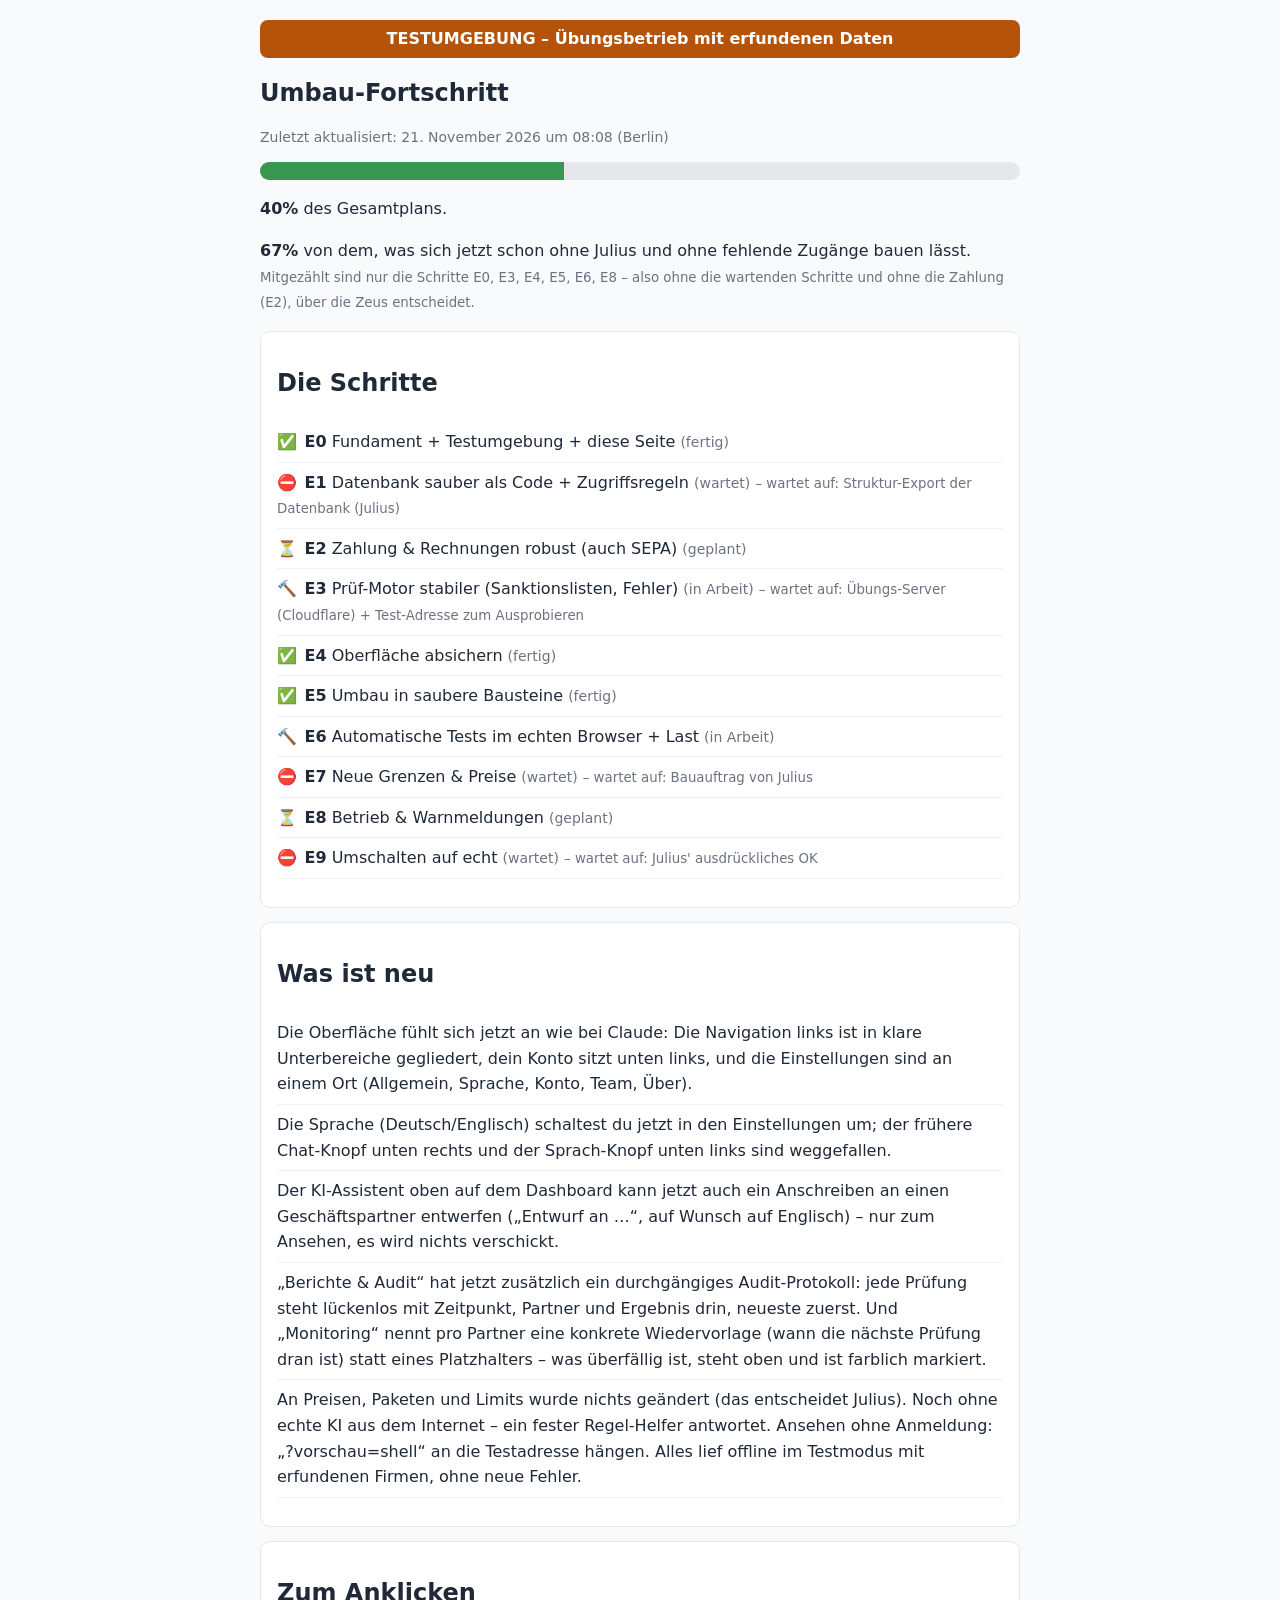
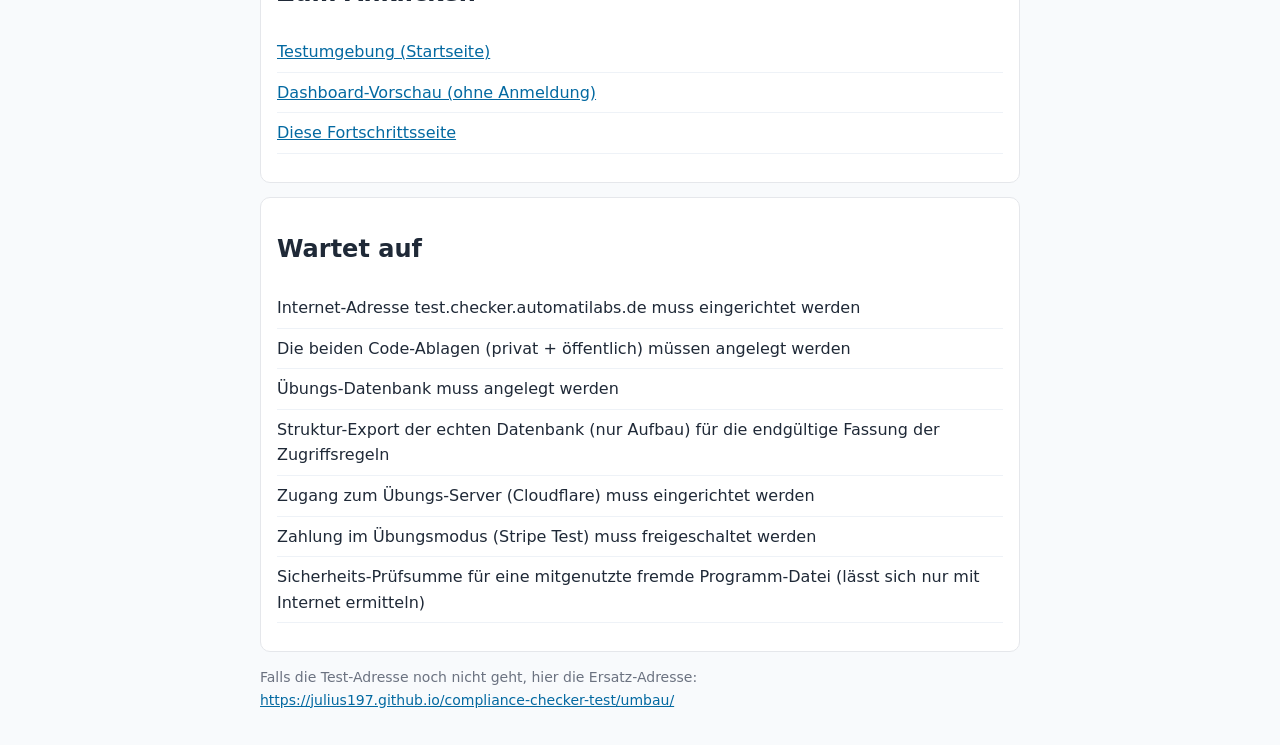
==== commit 186e0f19: "Kratos Upload: CC-Umbau S8 umbau/index.html" ====
--- a/umbau/index.html
+++ b/umbau/index.html
@@ -27,7 +27,7 @@
 <body>
   <div class="banner">TESTUMGEBUNG – Übungsbetrieb mit erfundenen Daten</div>
   <h1>Umbau-Fortschritt</h1>
-  <p class="stand">Zuletzt aktualisiert: 21. November 2026 um 06:29 (Berlin)</p>
+  <p class="stand">Zuletzt aktualisiert: 21. November 2026 um 08:08 (Berlin)</p>
   <div class="bar"><span></span></div>
   <p><b>40%</b> des Gesamtplans.</p>
   <p><b>67%</b> von dem, was sich jetzt schon ohne Julius und ohne fehlende Zugänge bauen lässt.<br>
@@ -53,7 +53,7 @@
     <ul><li>Die Oberfläche fühlt sich jetzt an wie bei Claude: Die Navigation links ist in klare Unterbereiche gegliedert, dein Konto sitzt unten links, und die Einstellungen sind an einem Ort (Allgemein, Sprache, Konto, Team, Über).</li>
 <li>Die Sprache (Deutsch/Englisch) schaltest du jetzt in den Einstellungen um; der frühere Chat-Knopf unten rechts und der Sprach-Knopf unten links sind weggefallen.</li>
 <li>Der KI-Assistent oben auf dem Dashboard kann jetzt auch ein Anschreiben an einen Geschäftspartner entwerfen („Entwurf an …“, auf Wunsch auf Englisch) – nur zum Ansehen, es wird nichts verschickt.</li>
-<li>Zwei neue Bereiche sind da: „Berichte &amp; Audit“ zeigt jede Prüfung als nachvollziehbaren Eintrag (Prüfprotokoll), und „Monitoring“ zeigt deine Partner unter Beobachtung – was Handlungsbedarf hat, steht oben.</li>
+<li>„Berichte &amp; Audit“ hat jetzt zusätzlich ein durchgängiges Audit-Protokoll: jede Prüfung steht lückenlos mit Zeitpunkt, Partner und Ergebnis drin, neueste zuerst. Und „Monitoring“ nennt pro Partner eine konkrete Wiedervorlage (wann die nächste Prüfung dran ist) statt eines Platzhalters – was überfällig ist, steht oben und ist farblich markiert.</li>
 <li>An Preisen, Paketen und Limits wurde nichts geändert (das entscheidet Julius). Noch ohne echte KI aus dem Internet – ein fester Regel-Helfer antwortet. Ansehen ohne Anmeldung: „?vorschau=shell“ an die Testadresse hängen. Alles lief offline im Testmodus mit erfundenen Firmen, ohne neue Fehler.</li></ul>
   </div>
 
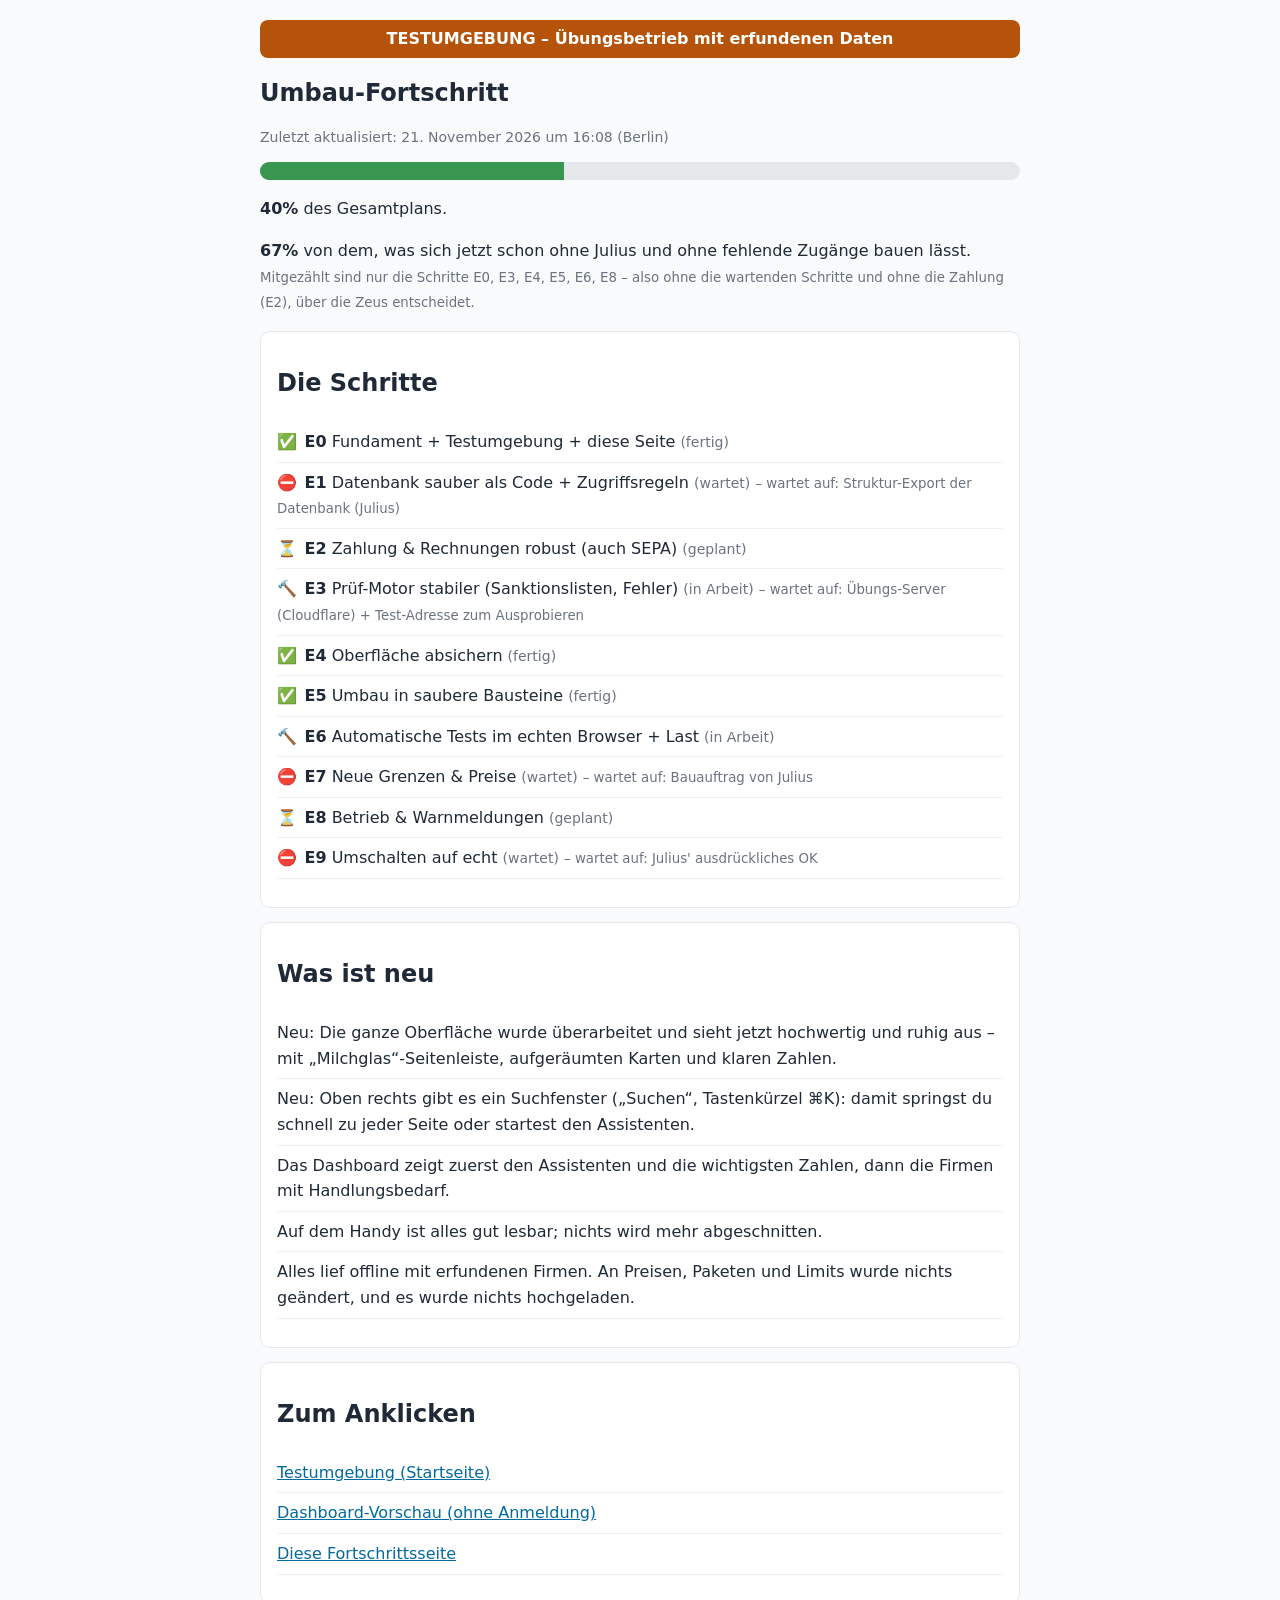
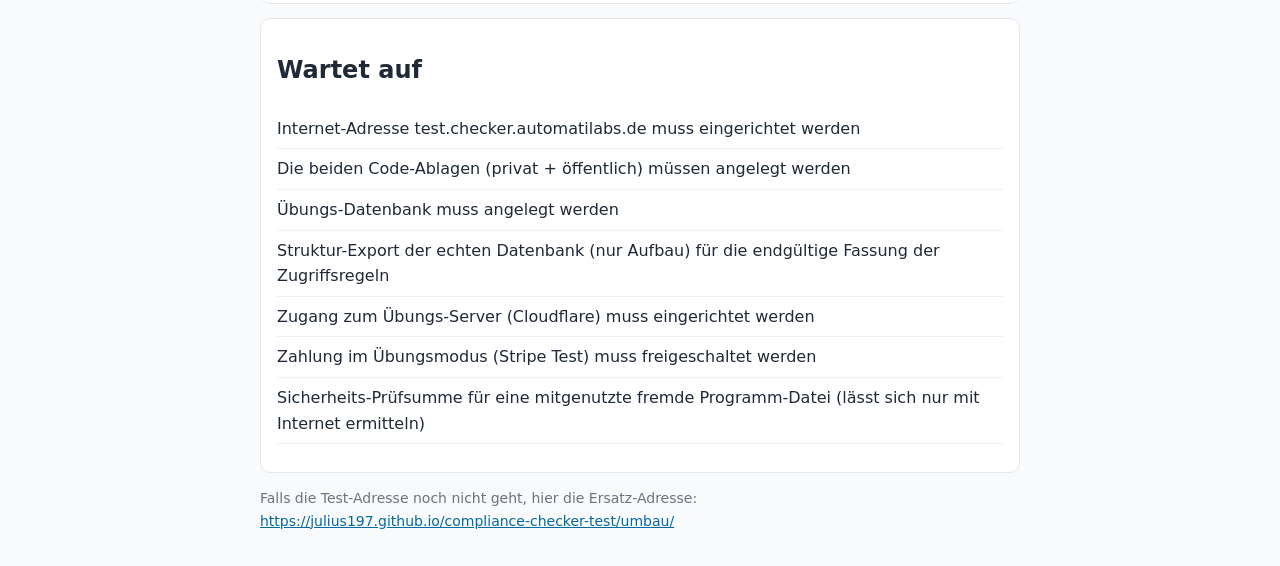
==== commit ef806a7f: "Kratos Upload: CC-Umbau Design-Paket umbau/index.html" ====
--- a/umbau/index.html
+++ b/umbau/index.html
@@ -27,7 +27,7 @@
 <body>
   <div class="banner">TESTUMGEBUNG – Übungsbetrieb mit erfundenen Daten</div>
   <h1>Umbau-Fortschritt</h1>
-  <p class="stand">Zuletzt aktualisiert: 21. November 2026 um 08:08 (Berlin)</p>
+  <p class="stand">Zuletzt aktualisiert: 21. November 2026 um 16:08 (Berlin)</p>
   <div class="bar"><span></span></div>
   <p><b>40%</b> des Gesamtplans.</p>
   <p><b>67%</b> von dem, was sich jetzt schon ohne Julius und ohne fehlende Zugänge bauen lässt.<br>
@@ -50,11 +50,11 @@
 
   <div class="box">
     <h2>Was ist neu</h2>
-    <ul><li>Die Oberfläche fühlt sich jetzt an wie bei Claude: Die Navigation links ist in klare Unterbereiche gegliedert, dein Konto sitzt unten links, und die Einstellungen sind an einem Ort (Allgemein, Sprache, Konto, Team, Über).</li>
-<li>Die Sprache (Deutsch/Englisch) schaltest du jetzt in den Einstellungen um; der frühere Chat-Knopf unten rechts und der Sprach-Knopf unten links sind weggefallen.</li>
-<li>Der KI-Assistent oben auf dem Dashboard kann jetzt auch ein Anschreiben an einen Geschäftspartner entwerfen („Entwurf an …“, auf Wunsch auf Englisch) – nur zum Ansehen, es wird nichts verschickt.</li>
-<li>„Berichte &amp; Audit“ hat jetzt zusätzlich ein durchgängiges Audit-Protokoll: jede Prüfung steht lückenlos mit Zeitpunkt, Partner und Ergebnis drin, neueste zuerst. Und „Monitoring“ nennt pro Partner eine konkrete Wiedervorlage (wann die nächste Prüfung dran ist) statt eines Platzhalters – was überfällig ist, steht oben und ist farblich markiert.</li>
-<li>An Preisen, Paketen und Limits wurde nichts geändert (das entscheidet Julius). Noch ohne echte KI aus dem Internet – ein fester Regel-Helfer antwortet. Ansehen ohne Anmeldung: „?vorschau=shell“ an die Testadresse hängen. Alles lief offline im Testmodus mit erfundenen Firmen, ohne neue Fehler.</li></ul>
+    <ul><li>Neu: Die ganze Oberfläche wurde überarbeitet und sieht jetzt hochwertig und ruhig aus – mit „Milchglas“-Seitenleiste, aufgeräumten Karten und klaren Zahlen.</li>
+<li>Neu: Oben rechts gibt es ein Suchfenster („Suchen“, Tastenkürzel ⌘K): damit springst du schnell zu jeder Seite oder startest den Assistenten.</li>
+<li>Das Dashboard zeigt zuerst den Assistenten und die wichtigsten Zahlen, dann die Firmen mit Handlungsbedarf.</li>
+<li>Auf dem Handy ist alles gut lesbar; nichts wird mehr abgeschnitten.</li>
+<li>Alles lief offline mit erfundenen Firmen. An Preisen, Paketen und Limits wurde nichts geändert, und es wurde nichts hochgeladen.</li></ul>
   </div>
 
   <div class="box">
